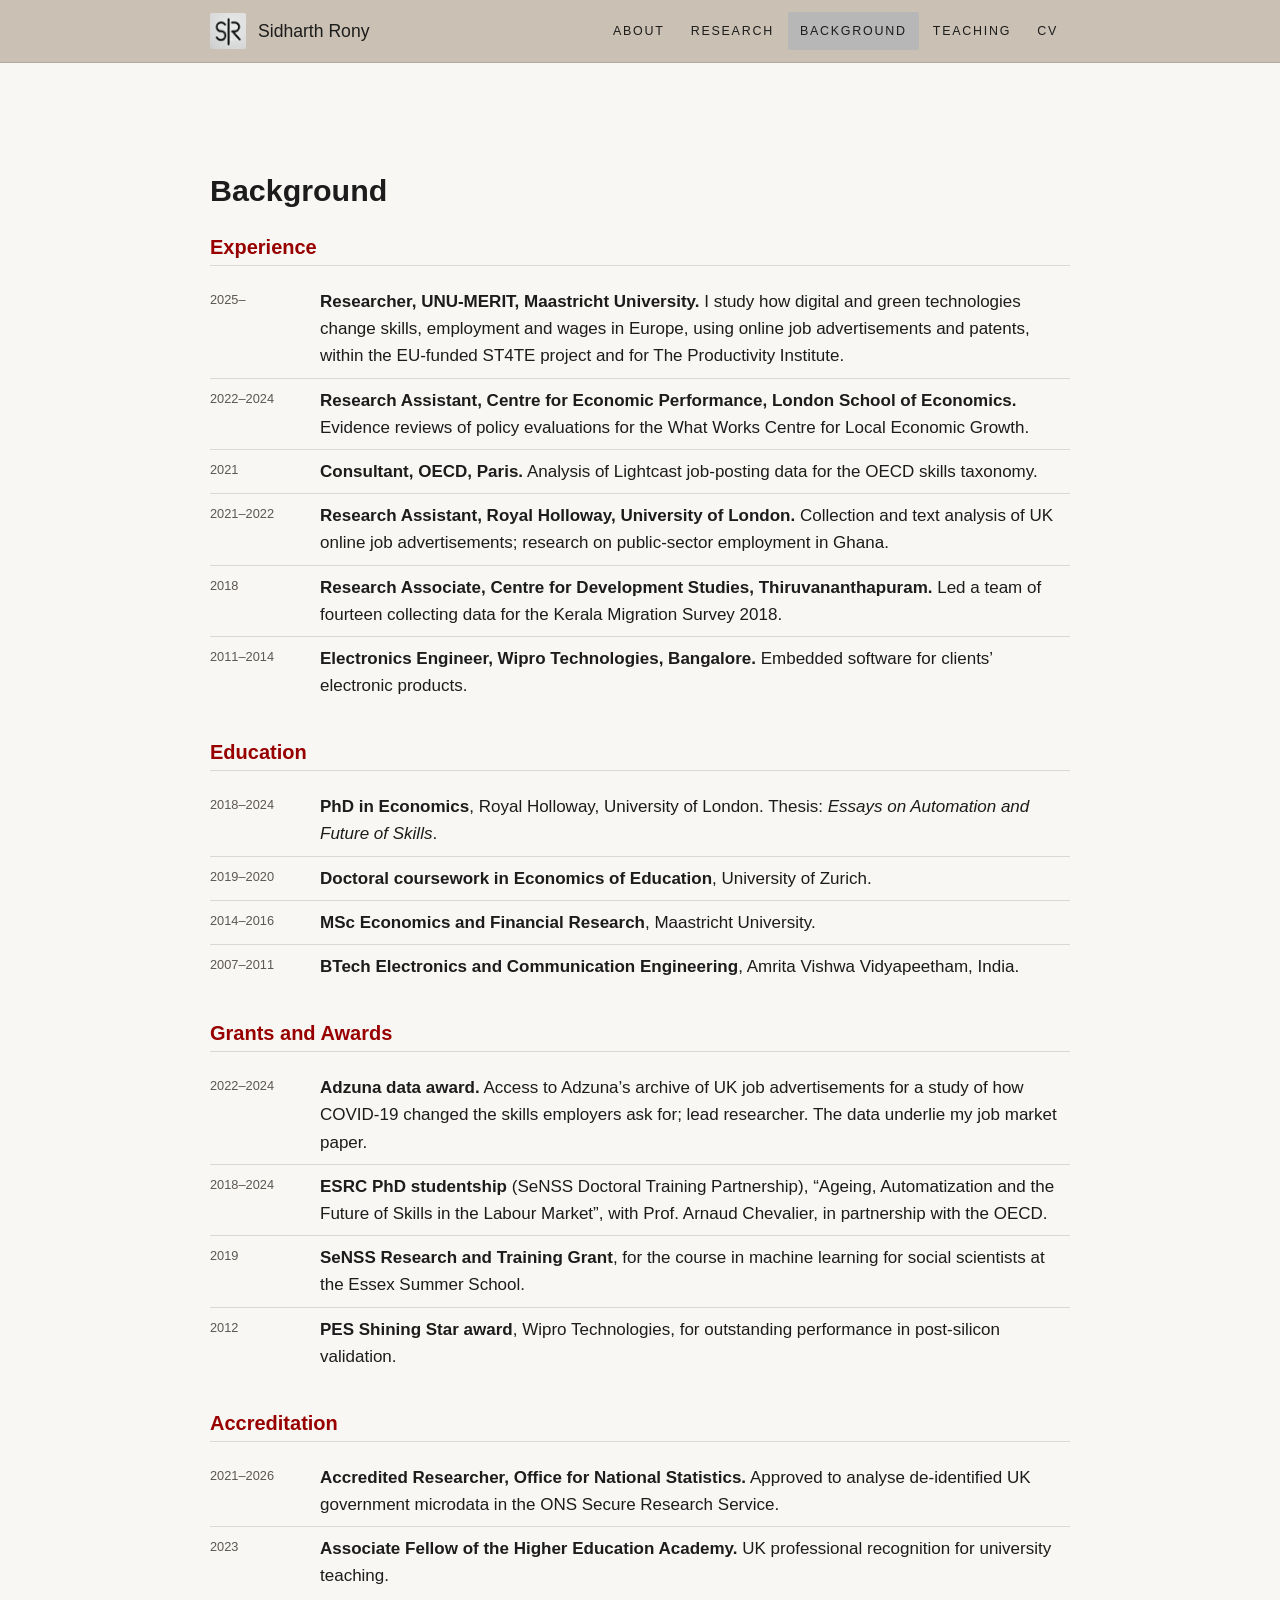
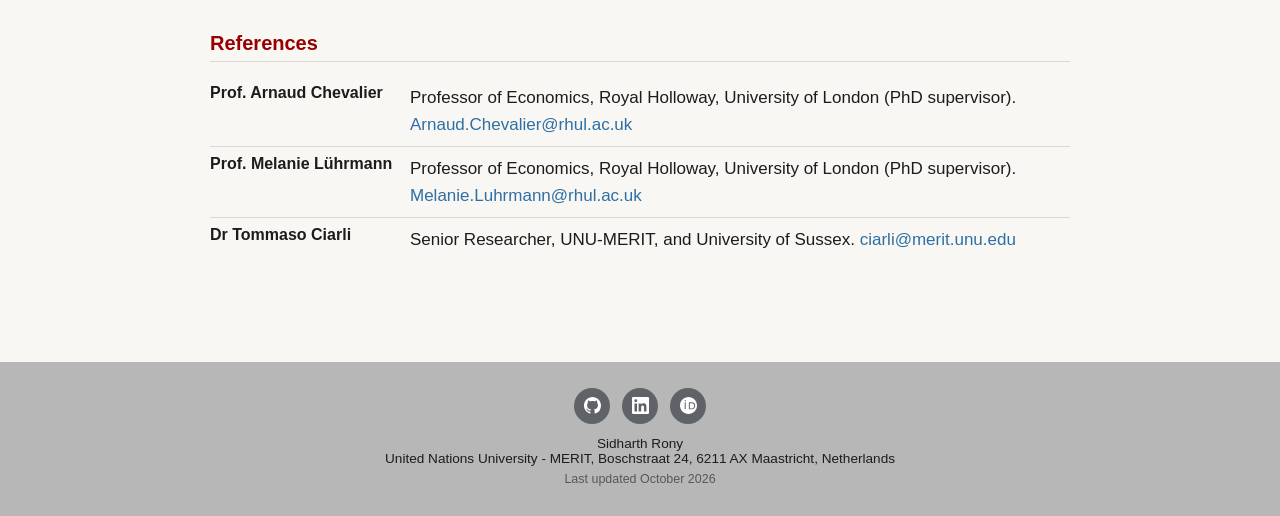
==== background.html @ 1d375a9a "Research: abstracts toggle again, in body colour and size Co-Authored-By: Claude Fable 5.1 <noreply@" ====
<!DOCTYPE html>
<html lang="en">
<head>
<meta charset="utf-8">
<meta name="viewport" content="width=device-width, initial-scale=1">
<title>Background | Sidharth Rony</title>
<meta name="description" content="Experience, education, grants and accreditation of Sidharth Rony, economist at UNU-MERIT.">
<meta name="robots" content="index, follow">
<meta name="referrer" content="strict-origin-when-cross-origin">
<meta http-equiv="Content-Security-Policy" content="default-src 'self'; script-src 'self' https://www.googletagmanager.com; connect-src 'self' https://*.google-analytics.com https://*.analytics.google.com https://www.googletagmanager.com; img-src 'self' data: https://www.googletagmanager.com https://*.google-analytics.com; style-src 'self' https://fonts.googleapis.com; font-src 'self' https://fonts.gstatic.com; object-src 'none'; base-uri 'self'; form-action 'none'; upgrade-insecure-requests">
<link rel="canonical" href="https://srony.github.io/background.html">
<meta name="theme-color" content="#cac0b3">
<link rel="icon" href="favicon.ico" sizes="16x16 32x32 48x48">
<link rel="icon" type="image/png" sizes="196x196" href="files/favicon.png">
<link rel="apple-touch-icon" href="files/apple-touch-icon.png">
<link rel="preconnect" href="https://fonts.googleapis.com">
<link rel="preconnect" href="https://fonts.gstatic.com" crossorigin>
<link href="https://fonts.googleapis.com/css2?family=Droid+Sans:wght@400;700&display=swap" rel="stylesheet">
<link rel="stylesheet" href="files/site.css?v=5">
<script src="files/analytics.js"></script>
</head>
<body>
<header>
  <div class="wrap">
    <a class="brand" href="./"><img src="files/logo.png" alt="S|R" width="36" height="36"><span>Sidharth Rony</span></a>
    <nav aria-label="Main">
      <a href="./">About</a>
      <a href="research.html">Research</a>
      <a href="background.html" class="active">Background</a>
      <a href="teaching.html">Teaching</a>
      <a href="files/cv_rony.pdf">CV</a>
    </nav>
  </div>
</header>

<main class="wrap">
  <h1 class="page">Background</h1>

  <h2>Experience</h2>
  <table>
    <tr><td>2025–</td><td><strong>Researcher, UNU-MERIT, Maastricht University.</strong> I study how digital and green technologies change skills, employment and wages in Europe, using online job advertisements and patents, within the EU-funded ST4TE project and for The Productivity Institute.</td></tr>
    <tr><td>2022–2024</td><td><strong>Research Assistant, Centre for Economic Performance, London School of Economics.</strong> Evidence reviews of policy evaluations for the What Works Centre for Local Economic Growth.</td></tr>
    <tr><td>2021</td><td><strong>Consultant, OECD, Paris.</strong> Analysis of Lightcast job-posting data for the OECD skills taxonomy.</td></tr>
    <tr><td>2021–2022</td><td><strong>Research Assistant, Royal Holloway, University of London.</strong> Collection and text analysis of UK online job advertisements; research on public-sector employment in Ghana.</td></tr>
    <tr><td>2018</td><td><strong>Research Associate, Centre for Development Studies, Thiruvananthapuram.</strong> Led a team of fourteen collecting data for the Kerala Migration Survey 2018.</td></tr>
    <tr><td>2011–2014</td><td><strong>Electronics Engineer, Wipro Technologies, Bangalore.</strong> Embedded software for clients’ electronic products.</td></tr>
  </table>

  <h2>Education</h2>
  <table>
    <tr><td>2018–2024</td><td><strong>PhD in Economics</strong>, Royal Holloway, University of London. Thesis: <em>Essays on Automation and Future of Skills</em>.</td></tr>
    <tr><td>2019–2020</td><td><strong>Doctoral coursework in Economics of Education</strong>, University of Zurich.</td></tr>
    <tr><td>2014–2016</td><td><strong>MSc Economics and Financial Research</strong>, Maastricht University.</td></tr>
    <tr><td>2007–2011</td><td><strong>BTech Electronics and Communication Engineering</strong>, Amrita Vishwa Vidyapeetham, India.</td></tr>
  </table>

  <h2>Grants and Awards</h2>
  <table>
    <tr><td>2022–2024</td><td><strong>Adzuna data award.</strong> Access to Adzuna’s archive of UK job advertisements for a study of how COVID-19 changed the skills employers ask for; lead researcher. The data underlie my job market paper.</td></tr>
    <tr><td>2018–2024</td><td><strong>ESRC PhD studentship</strong> (SeNSS Doctoral Training Partnership), “Ageing, Automatization and the Future of Skills in the Labour Market”, with Prof. Arnaud Chevalier, in partnership with the OECD.</td></tr>
    <tr><td>2019</td><td><strong>SeNSS Research and Training Grant</strong>, for the course in machine learning for social scientists at the Essex Summer School.</td></tr>
    <tr><td>2012</td><td><strong>PES Shining Star award</strong>, Wipro Technologies, for outstanding performance in post-silicon validation.</td></tr>
  </table>

  <h2>Accreditation</h2>
  <table>
    <tr><td>2021–2026</td><td><strong>Accredited Researcher, Office for National Statistics.</strong> Approved to analyse de-identified UK government microdata in the ONS Secure Research Service.</td></tr>
    <tr><td>2023</td><td><strong>Associate Fellow of the Higher Education Academy.</strong> UK professional recognition for university teaching.</td></tr>
  </table>

  <h2>References</h2>
  <table class="refs">
    <tr><td>Prof. Arnaud Chevalier</td><td>Professor of Economics, Royal Holloway, University of London (PhD supervisor). <a href="mailto:Arnaud.Chevalier@rhul.ac.uk">Arnaud.Chevalier@rhul.ac.uk</a></td></tr>
    <tr><td>Prof. Melanie Lührmann</td><td>Professor of Economics, Royal Holloway, University of London (PhD supervisor). <a href="mailto:Melanie.Luhrmann@rhul.ac.uk">Melanie.Luhrmann@rhul.ac.uk</a></td></tr>
    <tr><td>Dr Tommaso Ciarli</td><td>Senior Researcher, UNU-MERIT, and University of Sussex. <a href="mailto:ciarli@merit.unu.edu">ciarli@merit.unu.edu</a></td></tr>
  </table>
</main>

<footer>
  <div class="icons">
    <a href="https://github.com/srony" aria-label="GitHub" title="GitHub"><svg viewBox="0 0 16 16" aria-hidden="true"><path d="M8 0C3.58 0 0 3.58 0 8c0 3.54 2.29 6.53 5.47 7.59.4.07.55-.17.55-.38 0-.19-.01-.82-.01-1.49-2.01.37-2.53-.49-2.69-.94-.09-.23-.48-.94-.82-1.13-.28-.15-.68-.52-.01-.53.63-.01 1.08.58 1.23.82.72 1.21 1.87.87 2.33.66.07-.52.28-.87.51-1.07-1.78-.2-3.64-.89-3.64-3.95 0-.87.31-1.59.82-2.15-.08-.2-.36-1.02.08-2.12 0 0 .67-.21 2.2.82.64-.18 1.32-.27 2-.27.68 0 1.36.09 2 .27 1.53-1.04 2.2-.82 2.2-.82.44 1.1.16 1.92.08 2.12.51.56.82 1.27.82 2.15 0 3.07-1.87 3.75-3.65 3.95.29.25.54.73.54 1.48 0 1.07-.01 1.93-.01 2.2 0 .21.15.46.55.38A8.01 8.01 0 0 0 16 8c0-4.42-3.58-8-8-8z"/></svg></a>
    <a href="https://www.linkedin.com/in/sidharth-rony/" aria-label="LinkedIn" title="LinkedIn"><svg viewBox="0 0 24 24" aria-hidden="true"><path d="M20.45 20.45h-3.55v-5.57c0-1.33-.03-3.04-1.85-3.04-1.85 0-2.14 1.45-2.14 2.94v5.67H9.35V9h3.41v1.56h.05c.47-.9 1.63-1.85 3.36-1.85 3.6 0 4.26 2.37 4.26 5.45v6.29zM5.34 7.43a2.06 2.06 0 1 1 0-4.12 2.06 2.06 0 0 1 0 4.12zM7.12 20.45H3.56V9h3.56v11.45zM22.22 0H1.77C.79 0 0 .77 0 1.73v20.54C0 23.23.79 24 1.77 24h20.45c.98 0 1.78-.77 1.78-1.73V1.73C24 .77 23.2 0 22.22 0z"/></svg></a>
    <a href="https://orcid.org/0009-0008-6828-4704" aria-label="ORCID" title="ORCID"><svg viewBox="0 0 256 256" aria-hidden="true"><path d="M128 0C57.3 0 0 57.3 0 128s57.3 128 128 128 128-57.3 128-128S198.7 0 128 0zM86.3 186.2H70.9V79.1h15.4v107.1zm-7.7-120.5c-5.5 0-10-4.5-10-10s4.5-10 10-10 10 4.5 10 10-4.5 10-10 10zm96.7 120.5h-41.6V79.1h41.6c37.3 0 54.2 26.6 54.2 53.5 0 29.1-19.6 53.6-54.2 53.6zm-1.4-93.3h-24.8v79.5h24.1c26.9 0 40.5-16.4 40.5-39.8.1-21.9-12.4-39.7-39.8-39.7z"/></svg></a>
  </div>
  Sidharth Rony<br>United Nations University - MERIT, Boschstraat 24, 6211 AX Maastricht, Netherlands
  <div class="small">Last updated October 2026</div>
</footer>
<script src="files/site.js"></script>
</body>
</html>
---- files/site.css ----
/* Sidharth Rony — site styles. One font (Droid Sans, as on the Google Site), light page, red section headings. */
:root{
  --bg:#f8f7f4;
  --fg:#1c1c1c;
  --muted:#5b5752;
  --line:rgba(28,28,28,.14);
  --link:#2f6fa3;
  --accent:#980000;
  --band:#cac0b3;
  --grey:#b7b7b7;
  --font:"Droid Sans","Open Sans","Segoe UI",Helvetica,Arial,sans-serif;
}
*{box-sizing:border-box}
html{scroll-behavior:smooth}
body{margin:0;background:var(--bg);color:var(--fg);font:17px/1.6 var(--font);min-height:100vh;display:flex;flex-direction:column}
a{color:var(--link);text-decoration:none;border-bottom:1px solid transparent;transition:border-color .2s ease,color .2s ease}
a:hover{border-bottom-color:currentColor}
.wrap{max-width:900px;margin:0 auto;padding:0 20px}

/* header */
header{background:var(--band);border-bottom:1px solid var(--line)}
header .wrap{display:flex;align-items:center;justify-content:space-between;gap:16px;min-height:62px;flex-wrap:wrap}
.brand{display:flex;align-items:center;gap:12px;color:var(--fg);border:0;font:400 1.1rem var(--font);flex-shrink:0}
.brand img{width:36px;height:36px;border-radius:2px}
nav{display:flex;gap:2px;flex-wrap:wrap}
nav a{font:400 .78rem var(--font);letter-spacing:.14em;text-transform:uppercase;color:var(--fg);padding:12px 12px;border:0;border-radius:2px;transition:background-color .2s ease}
nav a:hover{background:rgba(255,255,255,.45)}
nav a.active{background:var(--grey)}

main.wrap{padding:110px 20px 60px;animation:rise .5s ease both;flex:1;width:100%}
@keyframes rise{from{opacity:0;transform:translateY(6px)}to{opacity:1;transform:none}}

/* home */
.home{display:grid;grid-template-columns:240px 1fr;gap:56px;align-items:start}
.card{text-align:center}
.card img{width:220px;height:auto;border-radius:10px;border:4px solid #fff;box-shadow:0 6px 18px rgba(0,0,0,.14)}
.card h1{font:700 1.35rem var(--font);margin:16px 0 4px}
.card .sub{font:400 .72rem var(--font);letter-spacing:.16em;text-transform:uppercase;color:var(--muted);line-height:1.6}
.card hr{border:0;border-top:1px solid var(--line);margin:16px 0}
.btns{display:flex;flex-wrap:wrap;justify-content:center;gap:8px}
.btns a{font:400 .85rem var(--font);color:var(--fg);background:#fff;border:1px solid var(--line);border-radius:8px;padding:9px 14px;box-shadow:0 1px 2px rgba(0,0,0,.05);transition:border-color .2s ease,transform .2s ease}
.btns a:hover{border-color:var(--accent);transform:translateY(-1px)}
.greet p{margin:0 0 18px;font-size:1.05rem;line-height:1.65;text-align:justify}
.greet p:first-child{margin-top:10px}

/* section pages */
h1.page{font:700 1.9rem var(--font);margin:0 0 28px}
h2{font:700 1.25rem var(--font);color:var(--accent);margin:34px 0 14px;padding-bottom:6px;border-bottom:1px solid var(--line)}
h2:first-of-type{margin-top:0}
/* research page: full-width bands with a centred red heading, as on the Google Site */
.band{margin:56px calc(50% - 50vw) 36px;padding:22px 20px;background:#ecebe7;text-align:center}
.band:first-child{margin-top:0}
.band h2{display:inline-block;margin:0;padding:0 0 4px;border:0;border-bottom:2px solid var(--accent);font-size:1.45rem}
.paper{margin:0 0 44px}
.paper .t{font-weight:700}
.paper .m{color:var(--muted);font-size:.95em}
.paper .links{font:400 .82rem var(--font);margin-top:4px}
.paper .links a,.paper .links button{margin-right:14px}
.paper .links button{all:unset;cursor:pointer;color:var(--link);font:inherit;margin-right:14px}
.paper .links button:hover,.paper .links a:hover{color:var(--accent);border-bottom:1px solid currentColor}
.paper .links button::before{content:"[";color:var(--muted)}
.paper .links button::after{content:"]";color:var(--muted)}
.abs{height:0;overflow:hidden;opacity:0;transition:height .4s ease,opacity .3s ease}
.open .abs{opacity:1;height:auto}
.abs p{margin:10px 0 0;padding:0;font-size:1em;line-height:1.6;color:var(--fg);text-align:justify}
.tag{display:inline-block;font:700 .68rem var(--font);letter-spacing:.1em;text-transform:uppercase;color:var(--accent);border:1px solid var(--accent);padding:1px 6px;border-radius:3px;margin-left:8px;vertical-align:2px}

table{border-collapse:collapse;width:100%}
td{padding:8px 12px 8px 0;vertical-align:top;border-bottom:1px solid var(--line)}
tr:last-child td{border-bottom:0}
td:first-child{width:110px;color:var(--muted);white-space:nowrap;font:400 .8rem var(--font);padding-top:12px}
table.refs td:first-child{width:200px;color:var(--fg);font:700 1rem var(--font);padding-top:8px}
td strong{font-weight:700}

footer{margin-top:40px;background:var(--grey);padding:26px 0 30px;text-align:center;font:.85rem var(--font);color:var(--fg)}
.icons{display:flex;justify-content:center;gap:12px;margin-bottom:12px}
.icons a{width:36px;height:36px;border-radius:50%;background:#5f6368;display:grid;place-items:center;border:0;transition:background-color .2s ease}
.icons a:hover{background:var(--accent)}
.icons svg{width:17px;height:17px;fill:#fff}
footer .small{color:var(--muted);font-size:.78rem;margin-top:6px}

@media (prefers-reduced-motion:reduce){*{animation:none!important;transition:none!important}html{scroll-behavior:auto}}
@media (max-width:700px){
  body{font-size:18px}
  .home{grid-template-columns:1fr;gap:28px}
  .card img{width:180px}
  td:first-child{width:80px;white-space:normal}
}
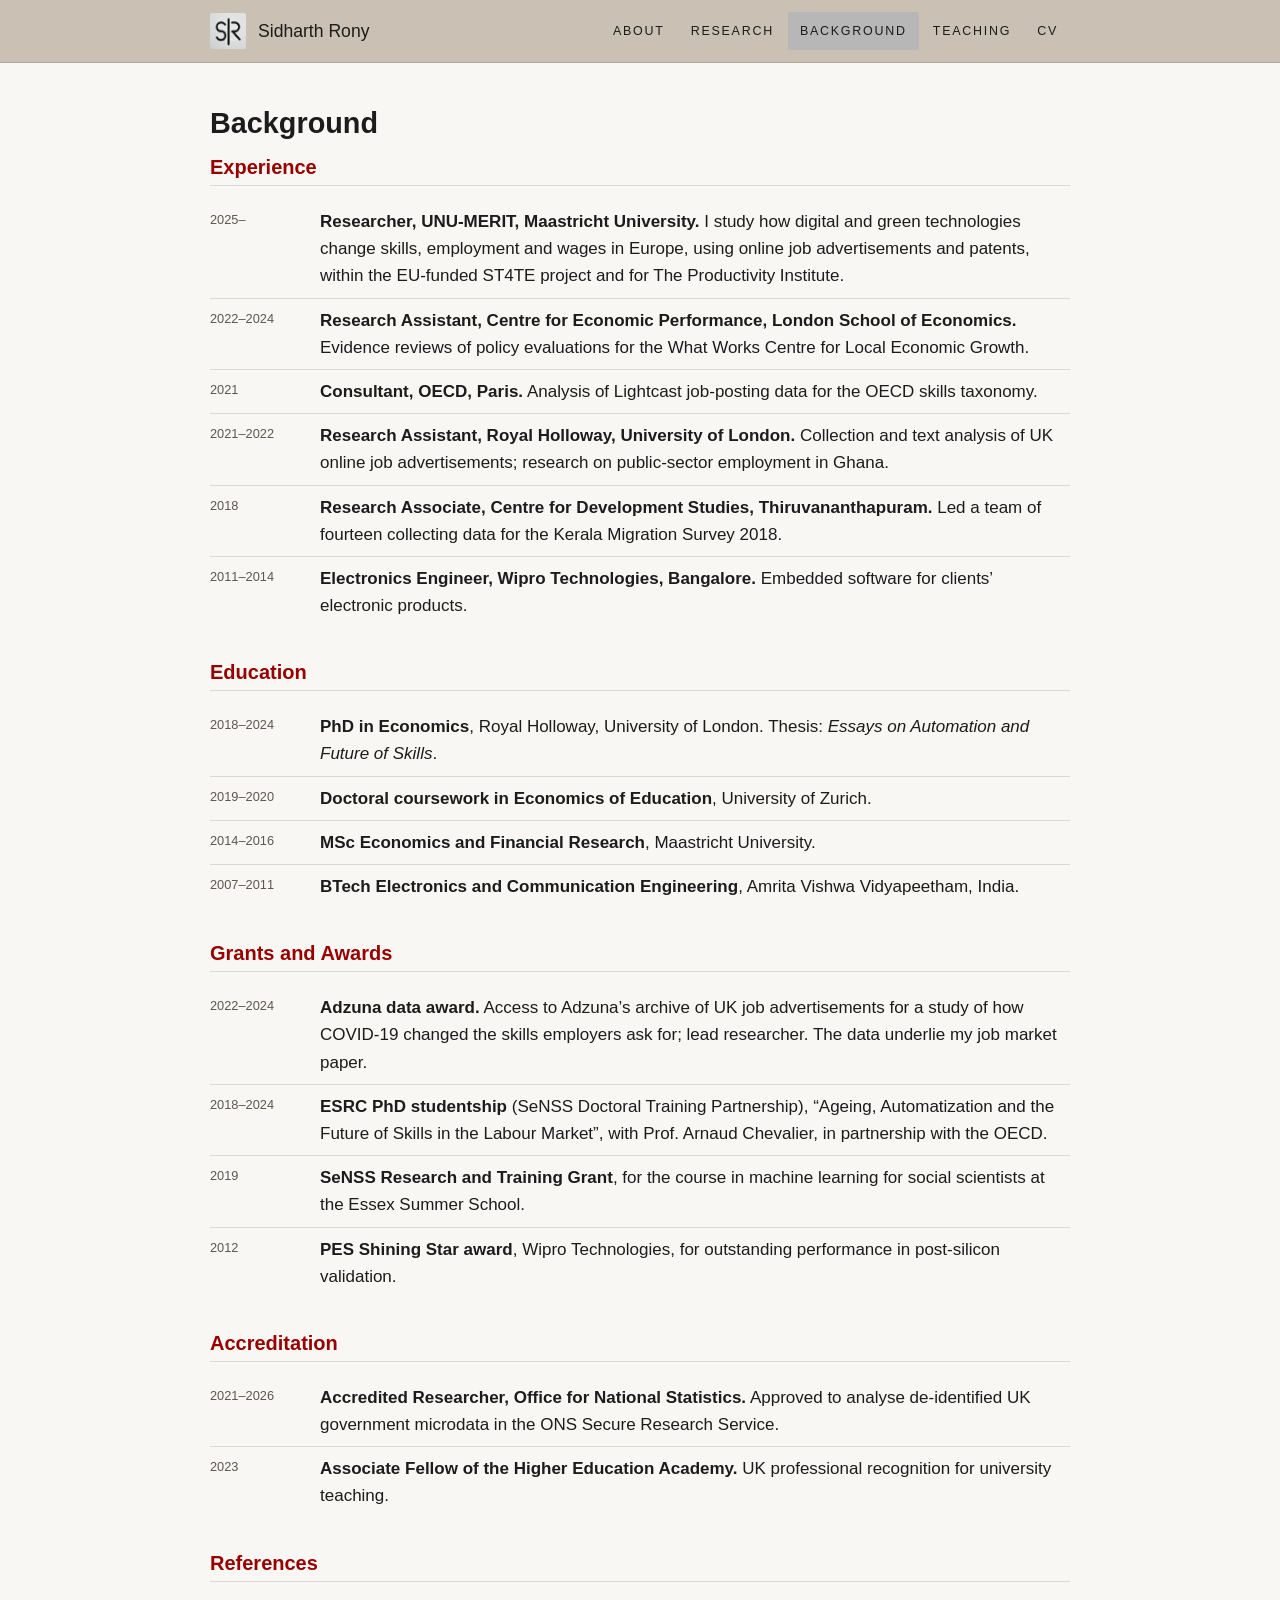
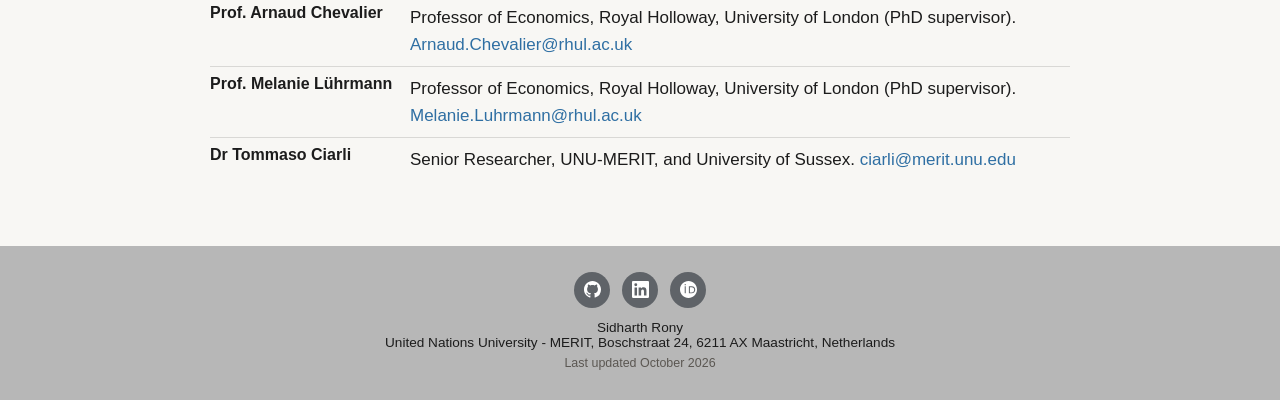
==== commit d2c2815d: "Tighter spacing Co-Authored-By: Claude Fable 5.1 <noreply@anthropic.com>" ====
--- a/background.html
+++ b/background.html
@@ -16,7 +16,7 @@
 <link rel="preconnect" href="https://fonts.googleapis.com">
 <link rel="preconnect" href="https://fonts.gstatic.com" crossorigin>
 <link href="https://fonts.googleapis.com/css2?family=Droid+Sans:wght@400;700&display=swap" rel="stylesheet">
-<link rel="stylesheet" href="files/site.css?v=5">
+<link rel="stylesheet" href="files/site.css?v=6">
 <script src="files/analytics.js"></script>
 </head>
 <body>
--- a/files/site.css
+++ b/files/site.css
@@ -27,7 +27,7 @@
 nav a:hover{background:rgba(255,255,255,.45)}
 nav a.active{background:var(--grey)}
 
-main.wrap{padding:110px 20px 60px;animation:rise .5s ease both;flex:1;width:100%}
+main.wrap{padding:44px 20px 40px;animation:rise .5s ease both;flex:1;width:100%}
 @keyframes rise{from{opacity:0;transform:translateY(6px)}to{opacity:1;transform:none}}
 
 /* home */
@@ -44,14 +44,14 @@
 .greet p:first-child{margin-top:10px}
 
 /* section pages */
-h1.page{font:700 1.9rem var(--font);margin:0 0 28px}
+h1.page{font:700 1.8rem var(--font);margin:0 0 16px}
 h2{font:700 1.25rem var(--font);color:var(--accent);margin:34px 0 14px;padding-bottom:6px;border-bottom:1px solid var(--line)}
 h2:first-of-type{margin-top:0}
 /* research page: full-width bands with a centred red heading, as on the Google Site */
-.band{margin:56px calc(50% - 50vw) 36px;padding:22px 20px;background:#ecebe7;text-align:center}
+.band{margin:28px calc(50% - 50vw) 22px;padding:12px 20px;background:#ecebe7;text-align:center}
 .band:first-child{margin-top:0}
-.band h2{display:inline-block;margin:0;padding:0 0 4px;border:0;border-bottom:2px solid var(--accent);font-size:1.45rem}
-.paper{margin:0 0 44px}
+.band h2{display:inline-block;margin:0;padding:0 0 3px;border:0;border-bottom:2px solid var(--accent);font-size:1.3rem}
+.paper{margin:0 0 24px}
 .paper .t{font-weight:700}
 .paper .m{color:var(--muted);font-size:.95em}
 .paper .links{font:400 .82rem var(--font);margin-top:4px}
@@ -72,7 +72,7 @@
 table.refs td:first-child{width:200px;color:var(--fg);font:700 1rem var(--font);padding-top:8px}
 td strong{font-weight:700}
 
-footer{margin-top:40px;background:var(--grey);padding:26px 0 30px;text-align:center;font:.85rem var(--font);color:var(--fg)}
+footer{margin-top:24px;background:var(--grey);padding:26px 0 30px;text-align:center;font:.85rem var(--font);color:var(--fg)}
 .icons{display:flex;justify-content:center;gap:12px;margin-bottom:12px}
 .icons a{width:36px;height:36px;border-radius:50%;background:#5f6368;display:grid;place-items:center;border:0;transition:background-color .2s ease}
 .icons a:hover{background:var(--accent)}
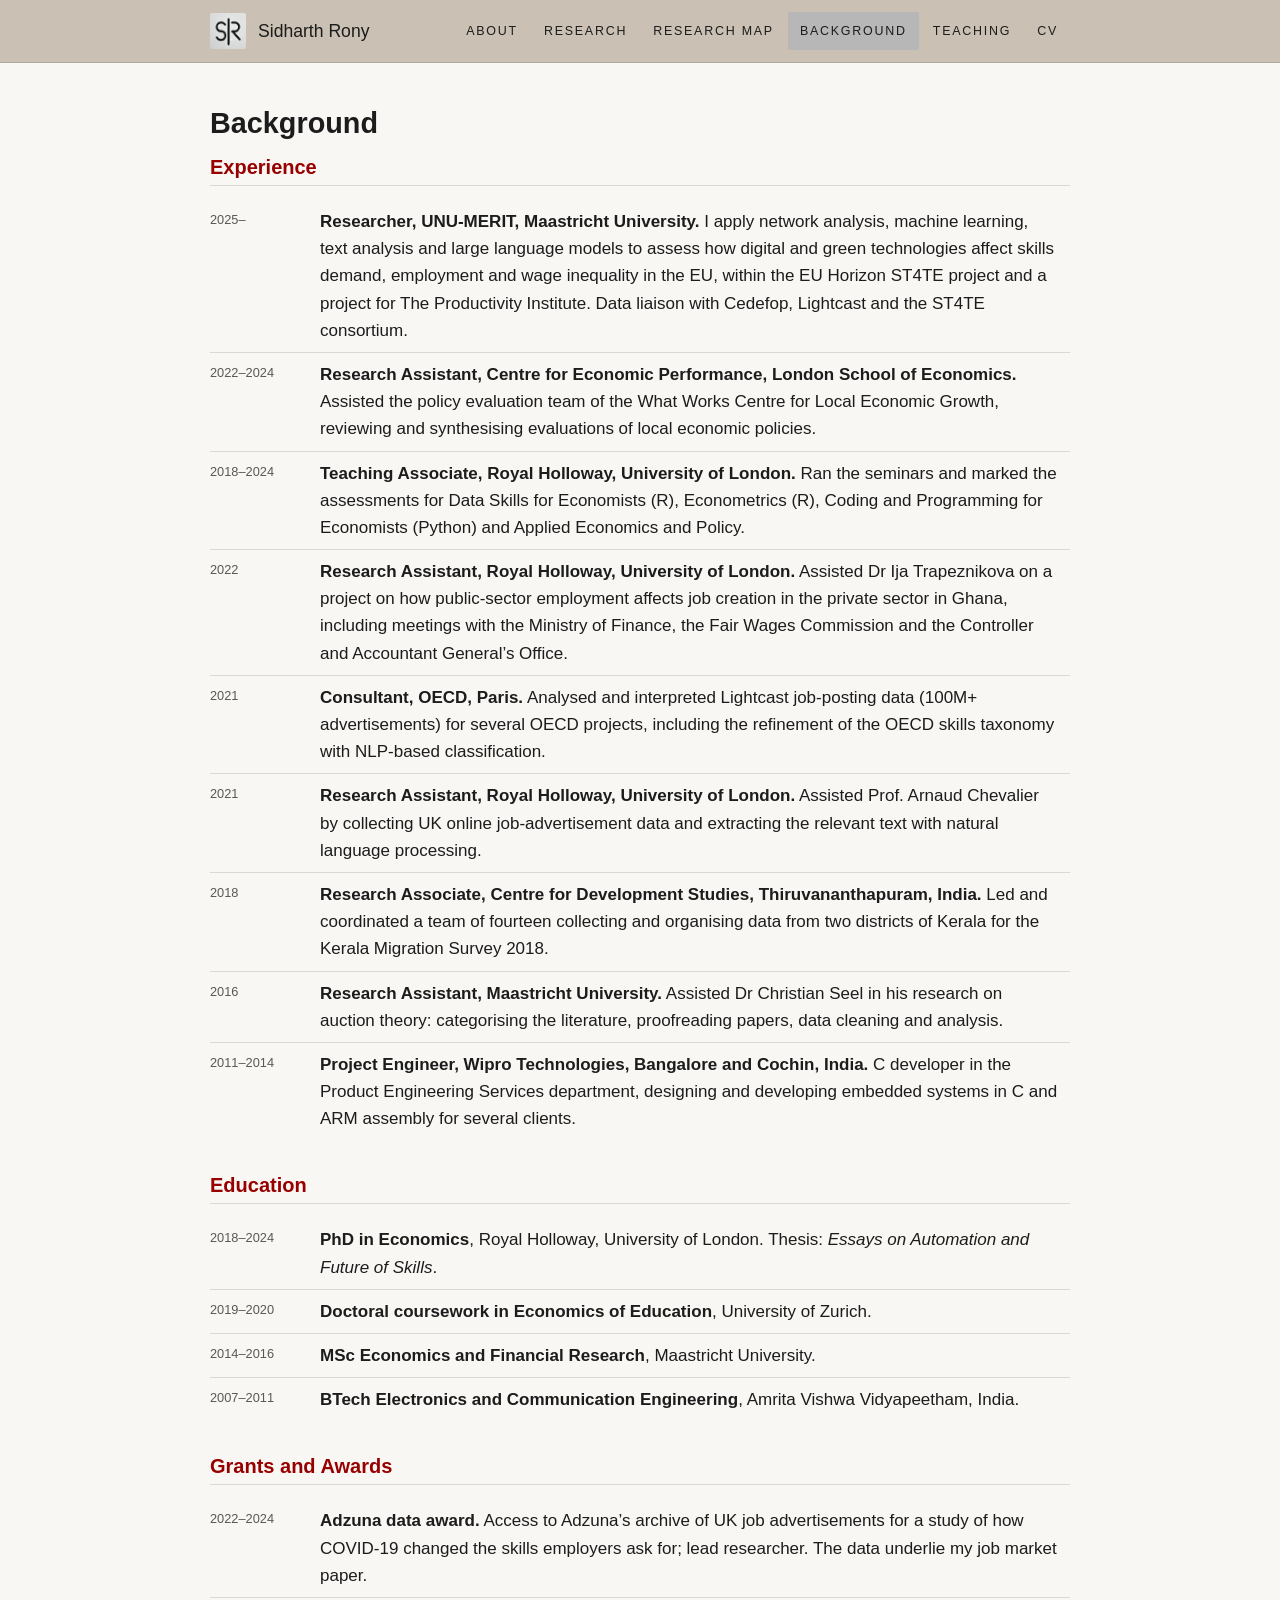
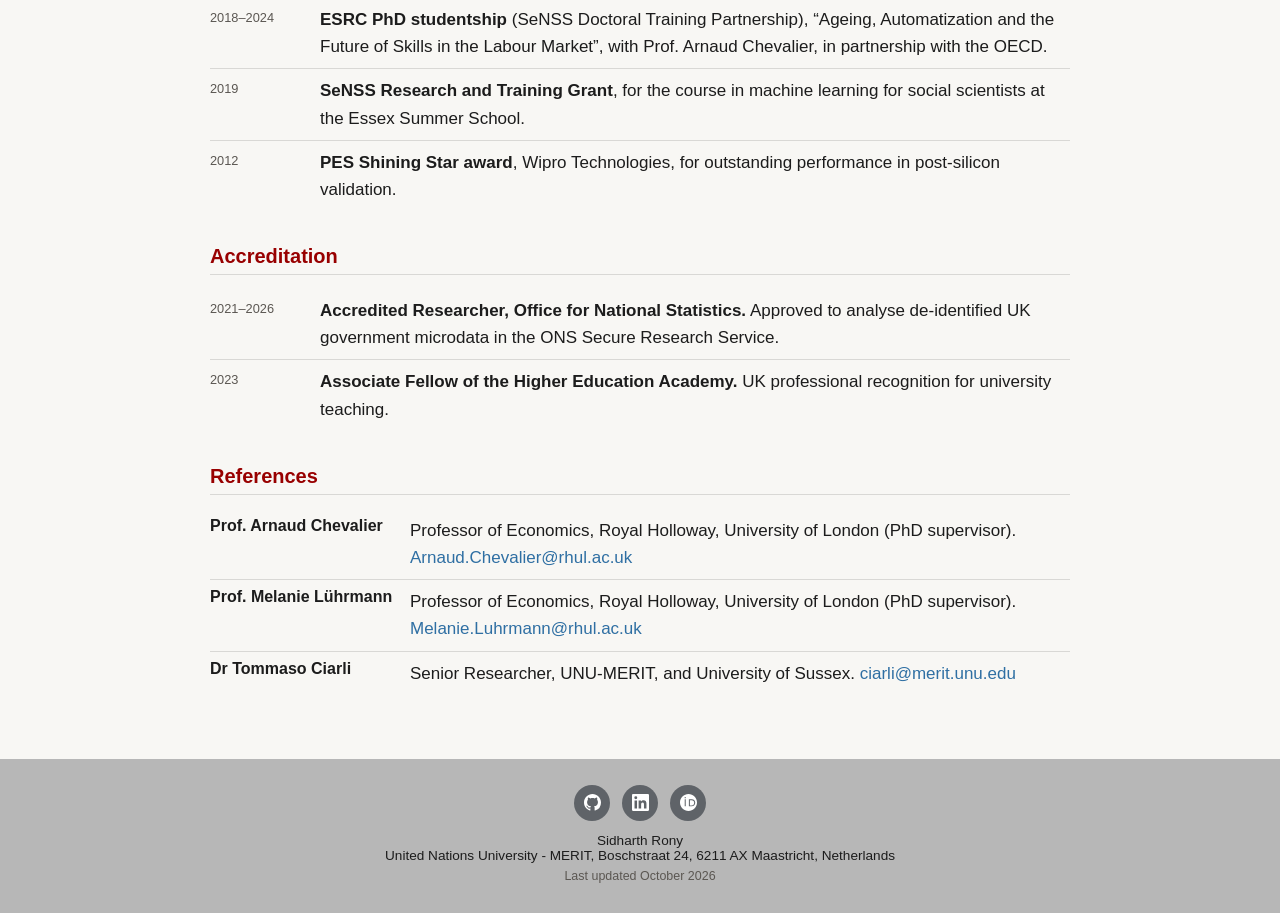
==== commit 8c6c37fb: "Background: full experience from the April 2025 CV; research map page (local, unlinked until approve" ====
--- a/background.html
+++ b/background.html
@@ -7,7 +7,7 @@
 <meta name="description" content="Experience, education, grants and accreditation of Sidharth Rony, economist at UNU-MERIT.">
 <meta name="robots" content="index, follow">
 <meta name="referrer" content="strict-origin-when-cross-origin">
-<meta http-equiv="Content-Security-Policy" content="default-src 'self'; script-src 'self' https://www.googletagmanager.com; connect-src 'self' https://*.google-analytics.com https://*.analytics.google.com https://www.googletagmanager.com; img-src 'self' data: https://www.googletagmanager.com https://*.google-analytics.com; style-src 'self' https://fonts.googleapis.com; font-src 'self' https://fonts.gstatic.com; object-src 'none'; base-uri 'self'; form-action 'none'; upgrade-insecure-requests">
+<meta http-equiv="Content-Security-Policy" content="default-src 'self'; script-src 'self' https://www.googletagmanager.com; connect-src 'self' https://*.google-analytics.com https://*.analytics.google.com https://www.googletagmanager.com; img-src 'self' data: https://www.googletagmanager.com https://*.google-analytics.com; style-src 'self' https://fonts.googleapis.com; font-src 'self' https://fonts.gstatic.com; object-src 'none'; base-uri 'self'; form-action 'none'">
 <link rel="canonical" href="https://srony.github.io/background.html">
 <meta name="theme-color" content="#cac0b3">
 <link rel="icon" href="favicon.ico" sizes="16x16 32x32 48x48">
@@ -16,16 +16,17 @@
 <link rel="preconnect" href="https://fonts.googleapis.com">
 <link rel="preconnect" href="https://fonts.gstatic.com" crossorigin>
 <link href="https://fonts.googleapis.com/css2?family=Droid+Sans:wght@400;700&display=swap" rel="stylesheet">
-<link rel="stylesheet" href="files/site.css?v=6">
+<link rel="stylesheet" href="files/site.css?v=9">
 <script src="files/analytics.js"></script>
 </head>
 <body>
 <header>
   <div class="wrap">
-    <a class="brand" href="./"><img src="files/logo.png" alt="S|R" width="36" height="36"><span>Sidharth Rony</span></a>
+    <a class="brand" href="index.html"><img src="files/logo.png" alt="S|R" width="36" height="36"><span>Sidharth Rony</span></a>
     <nav aria-label="Main">
-      <a href="./">About</a>
+      <a href="index.html">About</a>
       <a href="research.html">Research</a>
+      <a href="research-map.html">Research map</a>
       <a href="background.html" class="active">Background</a>
       <a href="teaching.html">Teaching</a>
       <a href="files/cv_rony.pdf">CV</a>
@@ -38,12 +39,15 @@
 
   <h2>Experience</h2>
   <table>
-    <tr><td>2025–</td><td><strong>Researcher, UNU-MERIT, Maastricht University.</strong> I study how digital and green technologies change skills, employment and wages in Europe, using online job advertisements and patents, within the EU-funded ST4TE project and for The Productivity Institute.</td></tr>
-    <tr><td>2022–2024</td><td><strong>Research Assistant, Centre for Economic Performance, London School of Economics.</strong> Evidence reviews of policy evaluations for the What Works Centre for Local Economic Growth.</td></tr>
-    <tr><td>2021</td><td><strong>Consultant, OECD, Paris.</strong> Analysis of Lightcast job-posting data for the OECD skills taxonomy.</td></tr>
-    <tr><td>2021–2022</td><td><strong>Research Assistant, Royal Holloway, University of London.</strong> Collection and text analysis of UK online job advertisements; research on public-sector employment in Ghana.</td></tr>
-    <tr><td>2018</td><td><strong>Research Associate, Centre for Development Studies, Thiruvananthapuram.</strong> Led a team of fourteen collecting data for the Kerala Migration Survey 2018.</td></tr>
-    <tr><td>2011–2014</td><td><strong>Electronics Engineer, Wipro Technologies, Bangalore.</strong> Embedded software for clients’ electronic products.</td></tr>
+    <tr><td>2025–</td><td><strong>Researcher, UNU-MERIT, Maastricht University.</strong> I apply network analysis, machine learning, text analysis and large language models to assess how digital and green technologies affect skills demand, employment and wage inequality in the EU, within the EU Horizon ST4TE project and a project for The Productivity Institute. Data liaison with Cedefop, Lightcast and the ST4TE consortium.</td></tr>
+    <tr><td>2022–2024</td><td><strong>Research Assistant, Centre for Economic Performance, London School of Economics.</strong> Assisted the policy evaluation team of the What Works Centre for Local Economic Growth, reviewing and synthesising evaluations of local economic policies.</td></tr>
+    <tr><td>2018–2024</td><td><strong>Teaching Associate, Royal Holloway, University of London.</strong> Ran the seminars and marked the assessments for Data Skills for Economists (R), Econometrics (R), Coding and Programming for Economists (Python) and Applied Economics and Policy.</td></tr>
+    <tr><td>2022</td><td><strong>Research Assistant, Royal Holloway, University of London.</strong> Assisted Dr Ija Trapeznikova on a project on how public-sector employment affects job creation in the private sector in Ghana, including meetings with the Ministry of Finance, the Fair Wages Commission and the Controller and Accountant General’s Office.</td></tr>
+    <tr><td>2021</td><td><strong>Consultant, OECD, Paris.</strong> Analysed and interpreted Lightcast job-posting data (100M+ advertisements) for several OECD projects, including the refinement of the OECD skills taxonomy with NLP-based classification.</td></tr>
+    <tr><td>2021</td><td><strong>Research Assistant, Royal Holloway, University of London.</strong> Assisted Prof. Arnaud Chevalier by collecting UK online job-advertisement data and extracting the relevant text with natural language processing.</td></tr>
+    <tr><td>2018</td><td><strong>Research Associate, Centre for Development Studies, Thiruvananthapuram, India.</strong> Led and coordinated a team of fourteen collecting and organising data from two districts of Kerala for the Kerala Migration Survey 2018.</td></tr>
+    <tr><td>2016</td><td><strong>Research Assistant, Maastricht University.</strong> Assisted Dr Christian Seel in his research on auction theory: categorising the literature, proofreading papers, data cleaning and analysis.</td></tr>
+    <tr><td>2011–2014</td><td><strong>Project Engineer, Wipro Technologies, Bangalore and Cochin, India.</strong> C developer in the Product Engineering Services department, designing and developing embedded systems in C and ARM assembly for several clients.</td></tr>
   </table>
 
   <h2>Education</h2>
--- a/files/site.css
+++ b/files/site.css
@@ -49,7 +49,7 @@
 h2:first-of-type{margin-top:0}
 /* research page: full-width bands with a centred red heading, as on the Google Site */
 .band{margin:28px calc(50% - 50vw) 22px;padding:12px 20px;background:#ecebe7;text-align:center}
-.band:first-child{margin-top:0}
+.band:first-child{margin-top:-16px}
 .band h2{display:inline-block;margin:0;padding:0 0 3px;border:0;border-bottom:2px solid var(--accent);font-size:1.3rem}
 .paper{margin:0 0 24px}
 .paper .t{font-weight:700}
@@ -62,7 +62,7 @@
 .paper .links button::after{content:"]";color:var(--muted)}
 .abs{height:0;overflow:hidden;opacity:0;transition:height .4s ease,opacity .3s ease}
 .open .abs{opacity:1;height:auto}
-.abs p{margin:10px 0 0;padding:0;font-size:1em;line-height:1.6;color:var(--fg);text-align:justify}
+.abs p{margin:4px 0 0;padding:0;font-size:.95em;line-height:1.5;color:var(--muted);text-align:justify}
 .tag{display:inline-block;font:700 .68rem var(--font);letter-spacing:.1em;text-transform:uppercase;color:var(--accent);border:1px solid var(--accent);padding:1px 6px;border-radius:3px;margin-left:8px;vertical-align:2px}
 
 table{border-collapse:collapse;width:100%}
